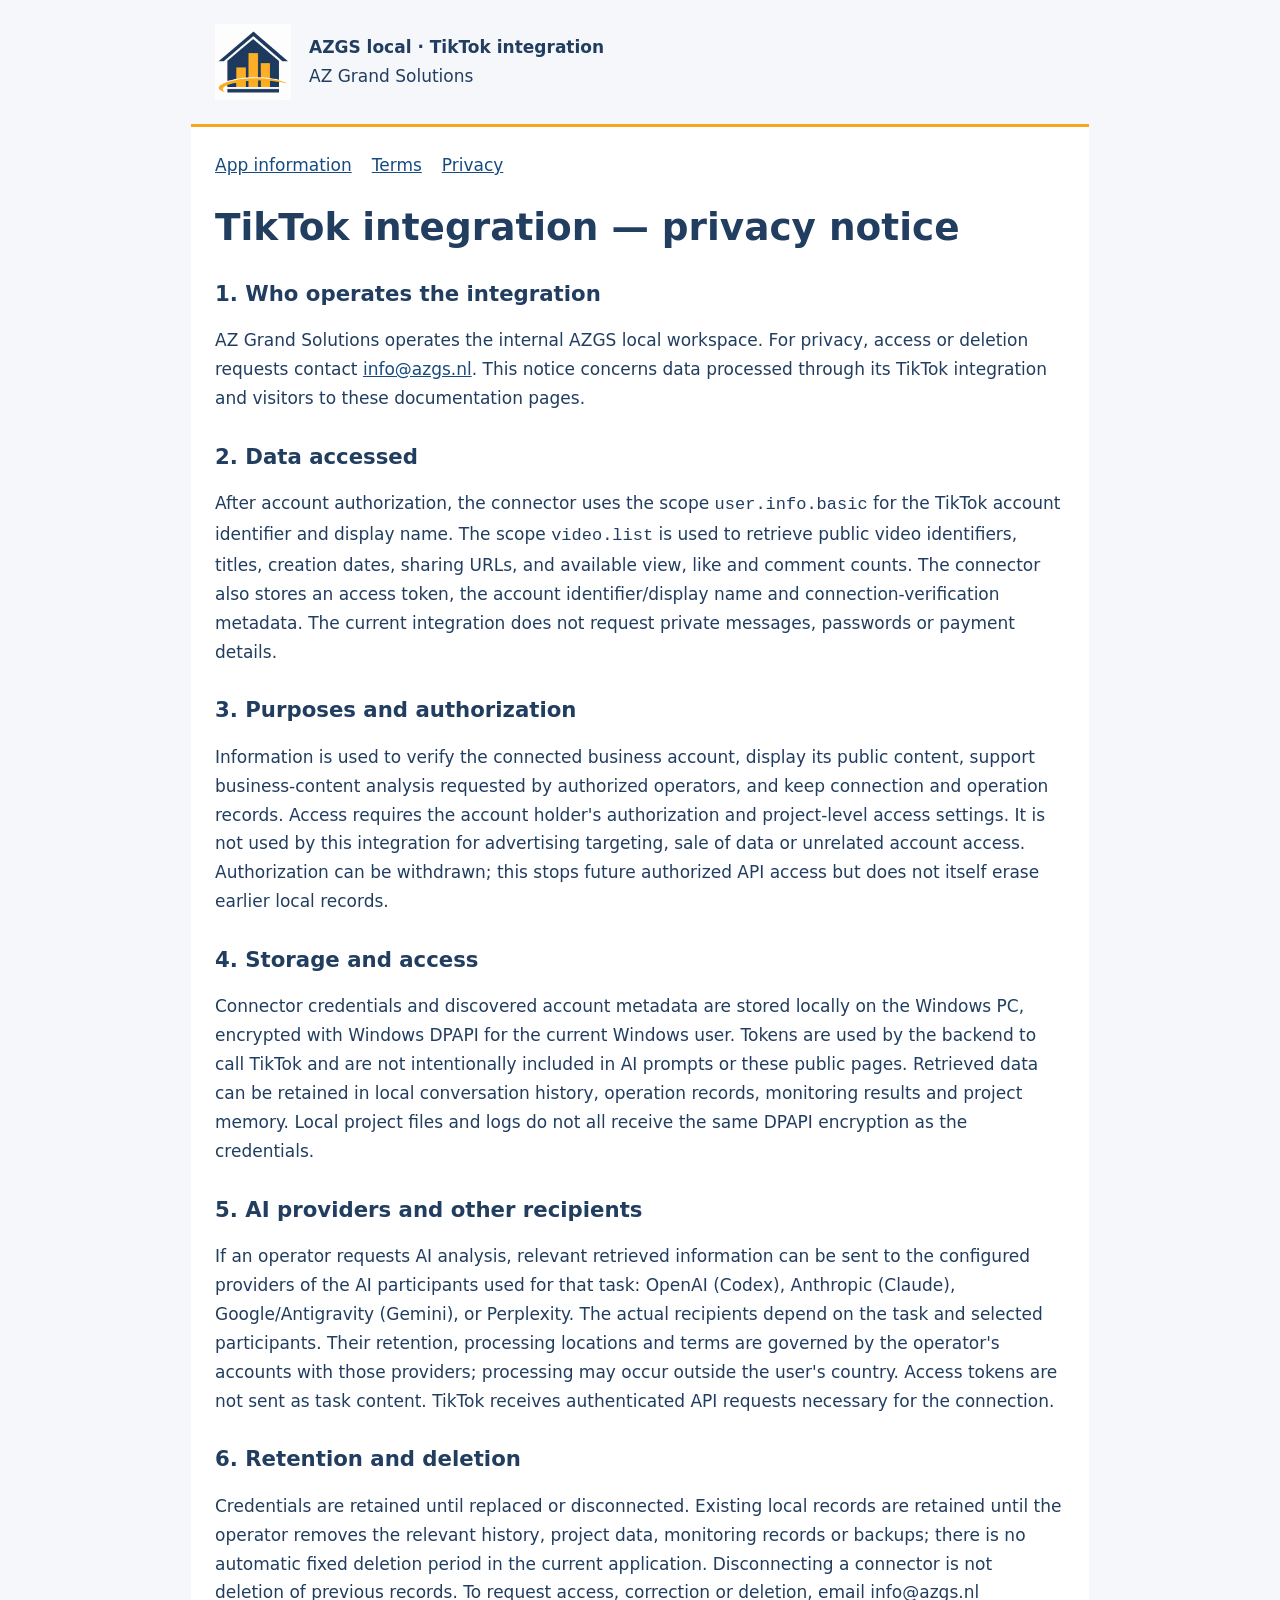
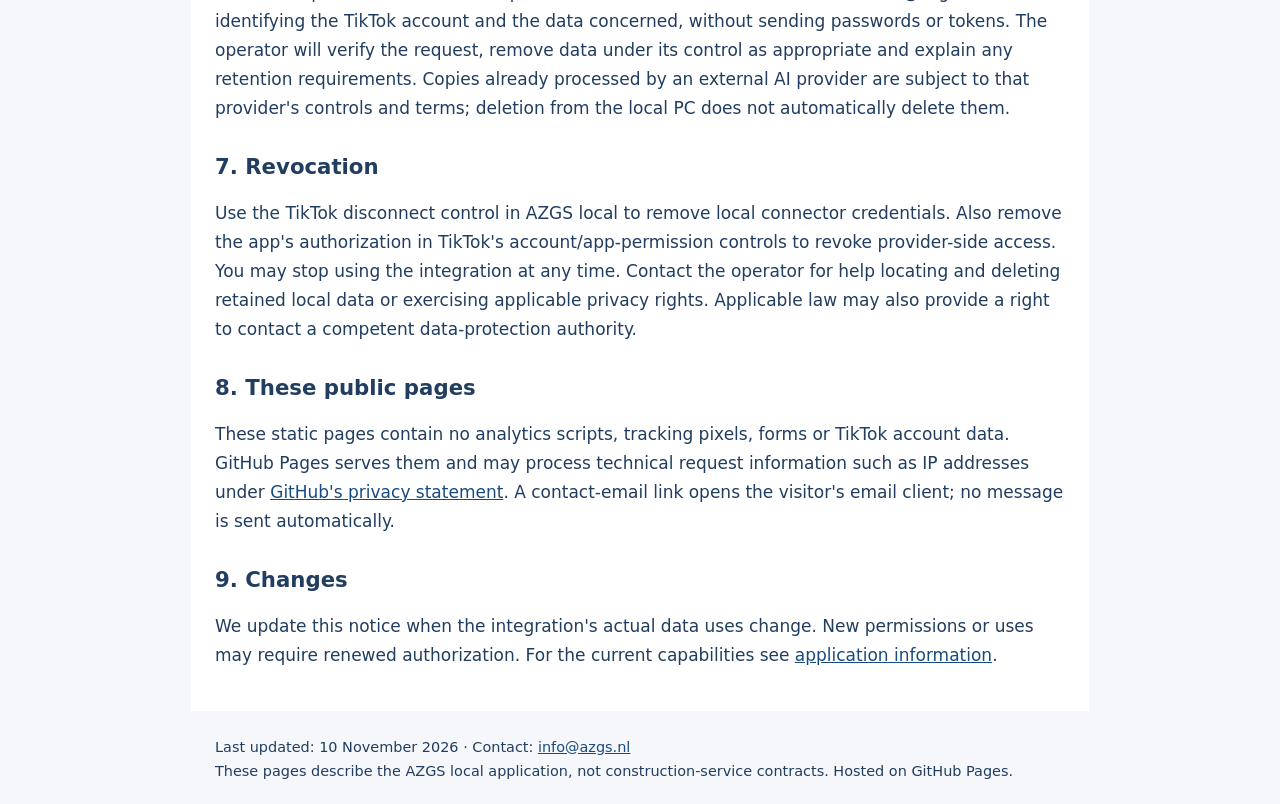
==== tiktok-privacy/index.html @ 7a42319d "Add TikTok application terms and privacy pages" ====
<!doctype html><html lang="en"><head><meta charset="utf-8"><meta name="viewport" content="width=device-width,initial-scale=1"><meta name="description" content="AZGS local TikTok integration: application information, terms and privacy."><title>TikTok integration — privacy notice | AZGS local TikTok</title><link rel="stylesheet" href="../assets/style.css"></head><body><header><img src="../assets/azgs-icon.png" alt="AZ Grand Solutions logo"><div><strong>AZGS local · TikTok integration</strong><br>AZ Grand Solutions</div></header><main><nav aria-label="Legal navigation"><a href="../index.html">App information</a><a href="../tiktok-terms/">Terms</a><a href="../tiktok-privacy/">Privacy</a></nav><h1>TikTok integration — privacy notice</h1><h2>1. Who operates the integration</h2><p>AZ Grand Solutions operates the internal AZGS local workspace. For privacy, access or deletion requests contact <a href="mailto:info@azgs.nl">info@azgs.nl</a>. This notice concerns data processed through its TikTok integration and visitors to these documentation pages.</p><h2>2. Data accessed</h2><p>After account authorization, the connector uses the scope <code>user.info.basic</code> for the TikTok account identifier and display name. The scope <code>video.list</code> is used to retrieve public video identifiers, titles, creation dates, sharing URLs, and available view, like and comment counts. The connector also stores an access token, the account identifier/display name and connection-verification metadata. The current integration does not request private messages, passwords or payment details.</p><h2>3. Purposes and authorization</h2><p>Information is used to verify the connected business account, display its public content, support business-content analysis requested by authorized operators, and keep connection and operation records. Access requires the account holder's authorization and project-level access settings. It is not used by this integration for advertising targeting, sale of data or unrelated account access. Authorization can be withdrawn; this stops future authorized API access but does not itself erase earlier local records.</p><h2>4. Storage and access</h2><p>Connector credentials and discovered account metadata are stored locally on the Windows PC, encrypted with Windows DPAPI for the current Windows user. Tokens are used by the backend to call TikTok and are not intentionally included in AI prompts or these public pages. Retrieved data can be retained in local conversation history, operation records, monitoring results and project memory. Local project files and logs do not all receive the same DPAPI encryption as the credentials.</p><h2>5. AI providers and other recipients</h2><p>If an operator requests AI analysis, relevant retrieved information can be sent to the configured providers of the AI participants used for that task: OpenAI (Codex), Anthropic (Claude), Google/Antigravity (Gemini), or Perplexity. The actual recipients depend on the task and selected participants. Their retention, processing locations and terms are governed by the operator's accounts with those providers; processing may occur outside the user's country. Access tokens are not sent as task content. TikTok receives authenticated API requests necessary for the connection.</p><h2>6. Retention and deletion</h2><p>Credentials are retained until replaced or disconnected. Existing local records are retained until the operator removes the relevant history, project data, monitoring records or backups; there is no automatic fixed deletion period in the current application. Disconnecting a connector is not deletion of previous records. To request access, correction or deletion, email info@azgs.nl identifying the TikTok account and the data concerned, without sending passwords or tokens. The operator will verify the request, remove data under its control as appropriate and explain any retention requirements. Copies already processed by an external AI provider are subject to that provider's controls and terms; deletion from the local PC does not automatically delete them.</p><h2>7. Revocation</h2><p>Use the TikTok disconnect control in AZGS local to remove local connector credentials. Also remove the app's authorization in TikTok's account/app-permission controls to revoke provider-side access. You may stop using the integration at any time. Contact the operator for help locating and deleting retained local data or exercising applicable privacy rights. Applicable law may also provide a right to contact a competent data-protection authority.</p><h2>8. These public pages</h2><p>These static pages contain no analytics scripts, tracking pixels, forms or TikTok account data. GitHub Pages serves them and may process technical request information such as IP addresses under <a href="https://docs.github.com/en/site-policy/privacy-policies/github-general-privacy-statement">GitHub's privacy statement</a>. A contact-email link opens the visitor's email client; no message is sent automatically.</p><h2>9. Changes</h2><p>We update this notice when the integration's actual data uses change. New permissions or uses may require renewed authorization. For the current capabilities see <a href="../index.html">application information</a>.</p></main><footer>Last updated: 10 November 2026 · Contact: <a href="mailto:info@azgs.nl">info@azgs.nl</a><br>These pages describe the AZGS local application, not construction-service contracts. Hosted on GitHub Pages.</footer></body></html>
---- assets/style.css ----
:root{font:17px/1.7 system-ui,sans-serif;color:#213d60;background:#f5f7fa}body{margin:0}header,main,footer{max-width:850px;margin:auto;padding:24px}header{display:flex;align-items:center;gap:18px;border-bottom:3px solid #f4a719}header img{width:76px;height:76px}nav a{margin-right:20px}a{color:#174b80}main{background:white}h1{line-height:1.2;font-size:2.2rem}h2{line-height:1.35;margin-top:30px;font-size:1.25rem}.note{padding:16px;border-left:4px solid #f4a719;background:#fff7e7}footer{font-size:.85rem}code{overflow-wrap:anywhere}@media(max-width:540px){header,main,footer{padding:18px}h1{font-size:1.8rem}}
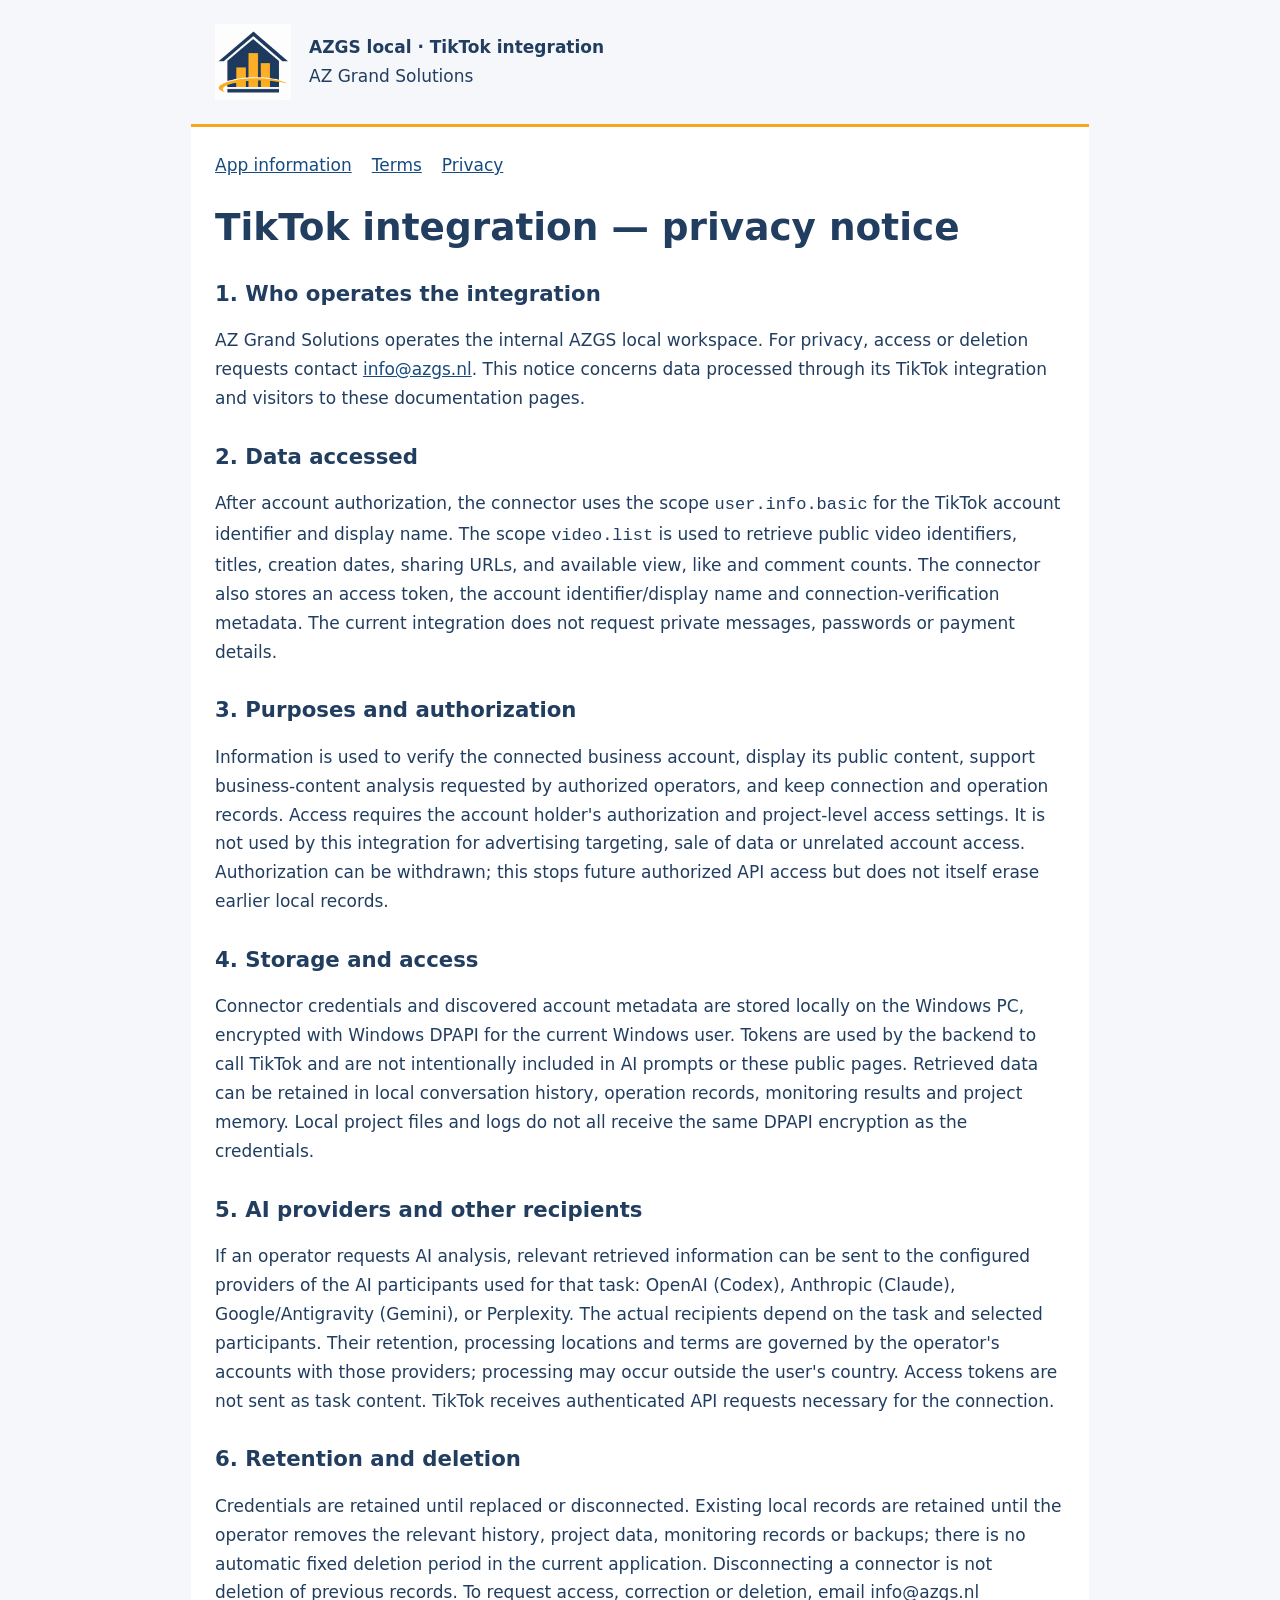
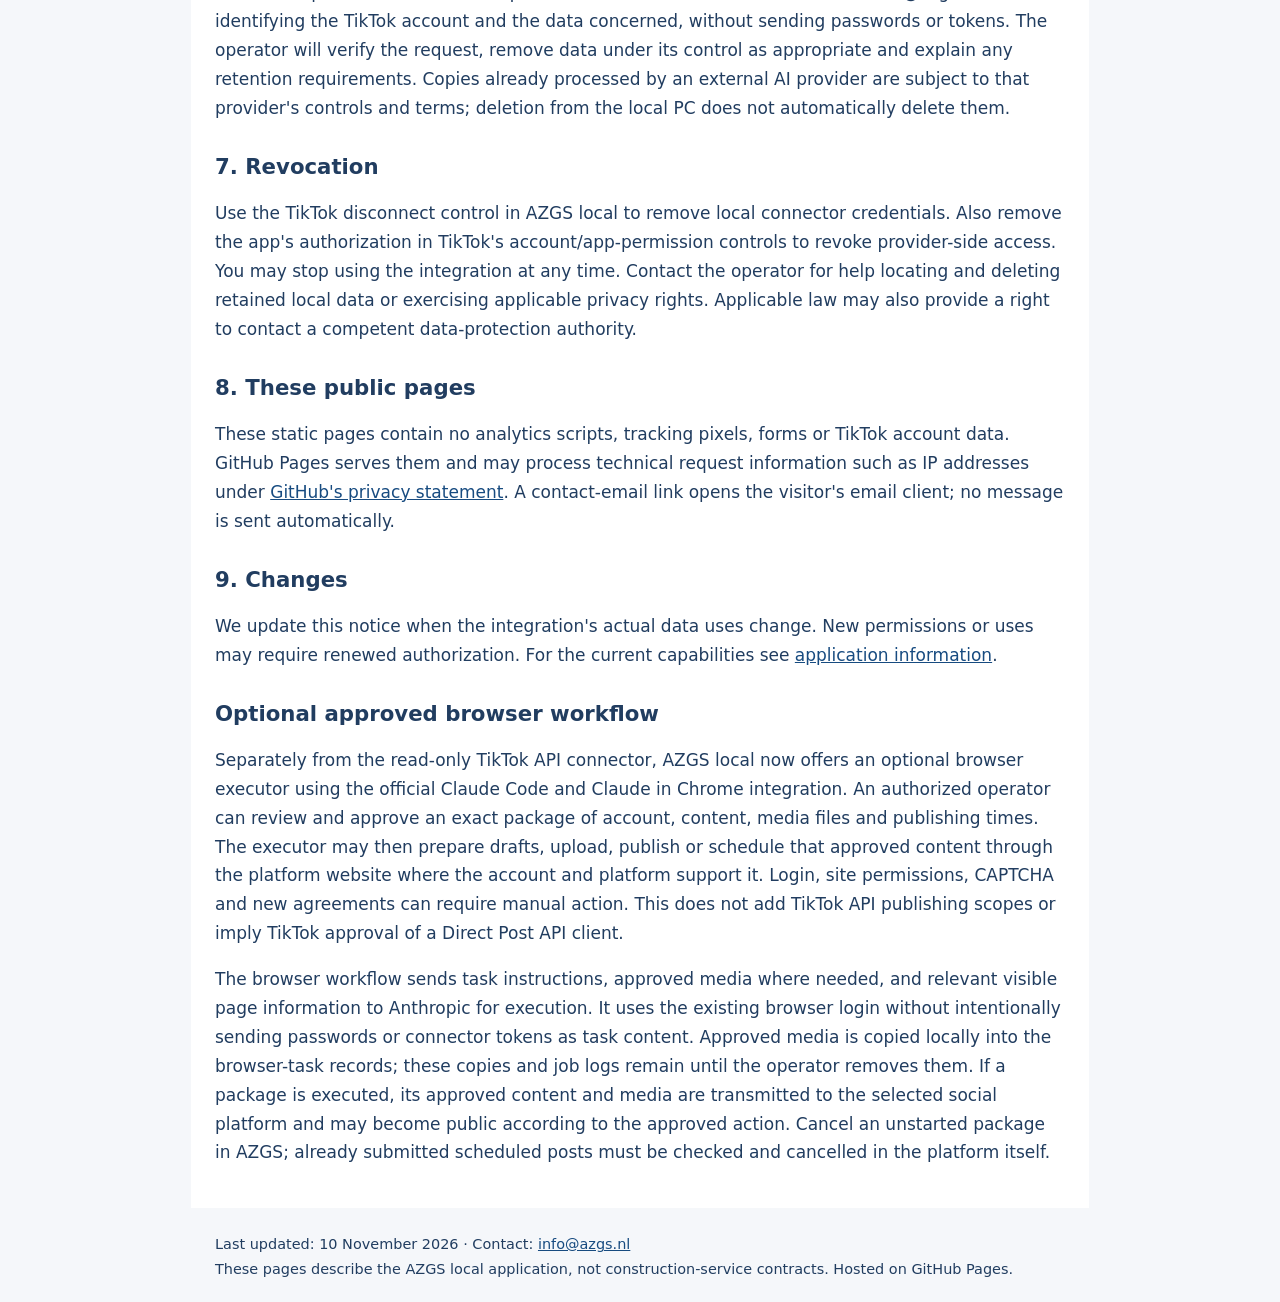
==== commit 40ffff18: "Describe approved Chrome publishing workflow" ====
--- a/tiktok-privacy/index.html
+++ b/tiktok-privacy/index.html
@@ -1 +1 @@
-<!doctype html><html lang="en"><head><meta charset="utf-8"><meta name="viewport" content="width=device-width,initial-scale=1"><meta name="description" content="AZGS local TikTok integration: application information, terms and privacy."><title>TikTok integration — privacy notice | AZGS local TikTok</title><link rel="stylesheet" href="../assets/style.css"></head><body><header><img src="../assets/azgs-icon.png" alt="AZ Grand Solutions logo"><div><strong>AZGS local · TikTok integration</strong><br>AZ Grand Solutions</div></header><main><nav aria-label="Legal navigation"><a href="../index.html">App information</a><a href="../tiktok-terms/">Terms</a><a href="../tiktok-privacy/">Privacy</a></nav><h1>TikTok integration — privacy notice</h1><h2>1. Who operates the integration</h2><p>AZ Grand Solutions operates the internal AZGS local workspace. For privacy, access or deletion requests contact <a href="mailto:info@azgs.nl">info@azgs.nl</a>. This notice concerns data processed through its TikTok integration and visitors to these documentation pages.</p><h2>2. Data accessed</h2><p>After account authorization, the connector uses the scope <code>user.info.basic</code> for the TikTok account identifier and display name. The scope <code>video.list</code> is used to retrieve public video identifiers, titles, creation dates, sharing URLs, and available view, like and comment counts. The connector also stores an access token, the account identifier/display name and connection-verification metadata. The current integration does not request private messages, passwords or payment details.</p><h2>3. Purposes and authorization</h2><p>Information is used to verify the connected business account, display its public content, support business-content analysis requested by authorized operators, and keep connection and operation records. Access requires the account holder's authorization and project-level access settings. It is not used by this integration for advertising targeting, sale of data or unrelated account access. Authorization can be withdrawn; this stops future authorized API access but does not itself erase earlier local records.</p><h2>4. Storage and access</h2><p>Connector credentials and discovered account metadata are stored locally on the Windows PC, encrypted with Windows DPAPI for the current Windows user. Tokens are used by the backend to call TikTok and are not intentionally included in AI prompts or these public pages. Retrieved data can be retained in local conversation history, operation records, monitoring results and project memory. Local project files and logs do not all receive the same DPAPI encryption as the credentials.</p><h2>5. AI providers and other recipients</h2><p>If an operator requests AI analysis, relevant retrieved information can be sent to the configured providers of the AI participants used for that task: OpenAI (Codex), Anthropic (Claude), Google/Antigravity (Gemini), or Perplexity. The actual recipients depend on the task and selected participants. Their retention, processing locations and terms are governed by the operator's accounts with those providers; processing may occur outside the user's country. Access tokens are not sent as task content. TikTok receives authenticated API requests necessary for the connection.</p><h2>6. Retention and deletion</h2><p>Credentials are retained until replaced or disconnected. Existing local records are retained until the operator removes the relevant history, project data, monitoring records or backups; there is no automatic fixed deletion period in the current application. Disconnecting a connector is not deletion of previous records. To request access, correction or deletion, email info@azgs.nl identifying the TikTok account and the data concerned, without sending passwords or tokens. The operator will verify the request, remove data under its control as appropriate and explain any retention requirements. Copies already processed by an external AI provider are subject to that provider's controls and terms; deletion from the local PC does not automatically delete them.</p><h2>7. Revocation</h2><p>Use the TikTok disconnect control in AZGS local to remove local connector credentials. Also remove the app's authorization in TikTok's account/app-permission controls to revoke provider-side access. You may stop using the integration at any time. Contact the operator for help locating and deleting retained local data or exercising applicable privacy rights. Applicable law may also provide a right to contact a competent data-protection authority.</p><h2>8. These public pages</h2><p>These static pages contain no analytics scripts, tracking pixels, forms or TikTok account data. GitHub Pages serves them and may process technical request information such as IP addresses under <a href="https://docs.github.com/en/site-policy/privacy-policies/github-general-privacy-statement">GitHub's privacy statement</a>. A contact-email link opens the visitor's email client; no message is sent automatically.</p><h2>9. Changes</h2><p>We update this notice when the integration's actual data uses change. New permissions or uses may require renewed authorization. For the current capabilities see <a href="../index.html">application information</a>.</p></main><footer>Last updated: 10 November 2026 · Contact: <a href="mailto:info@azgs.nl">info@azgs.nl</a><br>These pages describe the AZGS local application, not construction-service contracts. Hosted on GitHub Pages.</footer></body></html>+<!doctype html><html lang="en"><head><meta charset="utf-8"><meta name="viewport" content="width=device-width,initial-scale=1"><meta name="description" content="AZGS local TikTok integration: application information, terms and privacy."><title>TikTok integration — privacy notice | AZGS local TikTok</title><link rel="stylesheet" href="../assets/style.css"></head><body><header><img src="../assets/azgs-icon.png" alt="AZ Grand Solutions logo"><div><strong>AZGS local · TikTok integration</strong><br>AZ Grand Solutions</div></header><main><nav aria-label="Legal navigation"><a href="../index.html">App information</a><a href="../tiktok-terms/">Terms</a><a href="../tiktok-privacy/">Privacy</a></nav><h1>TikTok integration — privacy notice</h1><h2>1. Who operates the integration</h2><p>AZ Grand Solutions operates the internal AZGS local workspace. For privacy, access or deletion requests contact <a href="mailto:info@azgs.nl">info@azgs.nl</a>. This notice concerns data processed through its TikTok integration and visitors to these documentation pages.</p><h2>2. Data accessed</h2><p>After account authorization, the connector uses the scope <code>user.info.basic</code> for the TikTok account identifier and display name. The scope <code>video.list</code> is used to retrieve public video identifiers, titles, creation dates, sharing URLs, and available view, like and comment counts. The connector also stores an access token, the account identifier/display name and connection-verification metadata. The current integration does not request private messages, passwords or payment details.</p><h2>3. Purposes and authorization</h2><p>Information is used to verify the connected business account, display its public content, support business-content analysis requested by authorized operators, and keep connection and operation records. Access requires the account holder's authorization and project-level access settings. It is not used by this integration for advertising targeting, sale of data or unrelated account access. Authorization can be withdrawn; this stops future authorized API access but does not itself erase earlier local records.</p><h2>4. Storage and access</h2><p>Connector credentials and discovered account metadata are stored locally on the Windows PC, encrypted with Windows DPAPI for the current Windows user. Tokens are used by the backend to call TikTok and are not intentionally included in AI prompts or these public pages. Retrieved data can be retained in local conversation history, operation records, monitoring results and project memory. Local project files and logs do not all receive the same DPAPI encryption as the credentials.</p><h2>5. AI providers and other recipients</h2><p>If an operator requests AI analysis, relevant retrieved information can be sent to the configured providers of the AI participants used for that task: OpenAI (Codex), Anthropic (Claude), Google/Antigravity (Gemini), or Perplexity. The actual recipients depend on the task and selected participants. Their retention, processing locations and terms are governed by the operator's accounts with those providers; processing may occur outside the user's country. Access tokens are not sent as task content. TikTok receives authenticated API requests necessary for the connection.</p><h2>6. Retention and deletion</h2><p>Credentials are retained until replaced or disconnected. Existing local records are retained until the operator removes the relevant history, project data, monitoring records or backups; there is no automatic fixed deletion period in the current application. Disconnecting a connector is not deletion of previous records. To request access, correction or deletion, email info@azgs.nl identifying the TikTok account and the data concerned, without sending passwords or tokens. The operator will verify the request, remove data under its control as appropriate and explain any retention requirements. Copies already processed by an external AI provider are subject to that provider's controls and terms; deletion from the local PC does not automatically delete them.</p><h2>7. Revocation</h2><p>Use the TikTok disconnect control in AZGS local to remove local connector credentials. Also remove the app's authorization in TikTok's account/app-permission controls to revoke provider-side access. You may stop using the integration at any time. Contact the operator for help locating and deleting retained local data or exercising applicable privacy rights. Applicable law may also provide a right to contact a competent data-protection authority.</p><h2>8. These public pages</h2><p>These static pages contain no analytics scripts, tracking pixels, forms or TikTok account data. GitHub Pages serves them and may process technical request information such as IP addresses under <a href="https://docs.github.com/en/site-policy/privacy-policies/github-general-privacy-statement">GitHub's privacy statement</a>. A contact-email link opens the visitor's email client; no message is sent automatically.</p><h2>9. Changes</h2><p>We update this notice when the integration's actual data uses change. New permissions or uses may require renewed authorization. For the current capabilities see <a href="../index.html">application information</a>.</p><h2>Optional approved browser workflow</h2><p>Separately from the read-only TikTok API connector, AZGS local now offers an optional browser executor using the official Claude Code and Claude in Chrome integration. An authorized operator can review and approve an exact package of account, content, media files and publishing times. The executor may then prepare drafts, upload, publish or schedule that approved content through the platform website where the account and platform support it. Login, site permissions, CAPTCHA and new agreements can require manual action. This does not add TikTok API publishing scopes or imply TikTok approval of a Direct Post API client.</p><p>The browser workflow sends task instructions, approved media where needed, and relevant visible page information to Anthropic for execution. It uses the existing browser login without intentionally sending passwords or connector tokens as task content. Approved media is copied locally into the browser-task records; these copies and job logs remain until the operator removes them. If a package is executed, its approved content and media are transmitted to the selected social platform and may become public according to the approved action. Cancel an unstarted package in AZGS; already submitted scheduled posts must be checked and cancelled in the platform itself.</p></main><footer>Last updated: 10 November 2026 · Contact: <a href="mailto:info@azgs.nl">info@azgs.nl</a><br>These pages describe the AZGS local application, not construction-service contracts. Hosted on GitHub Pages.</footer></body></html>
